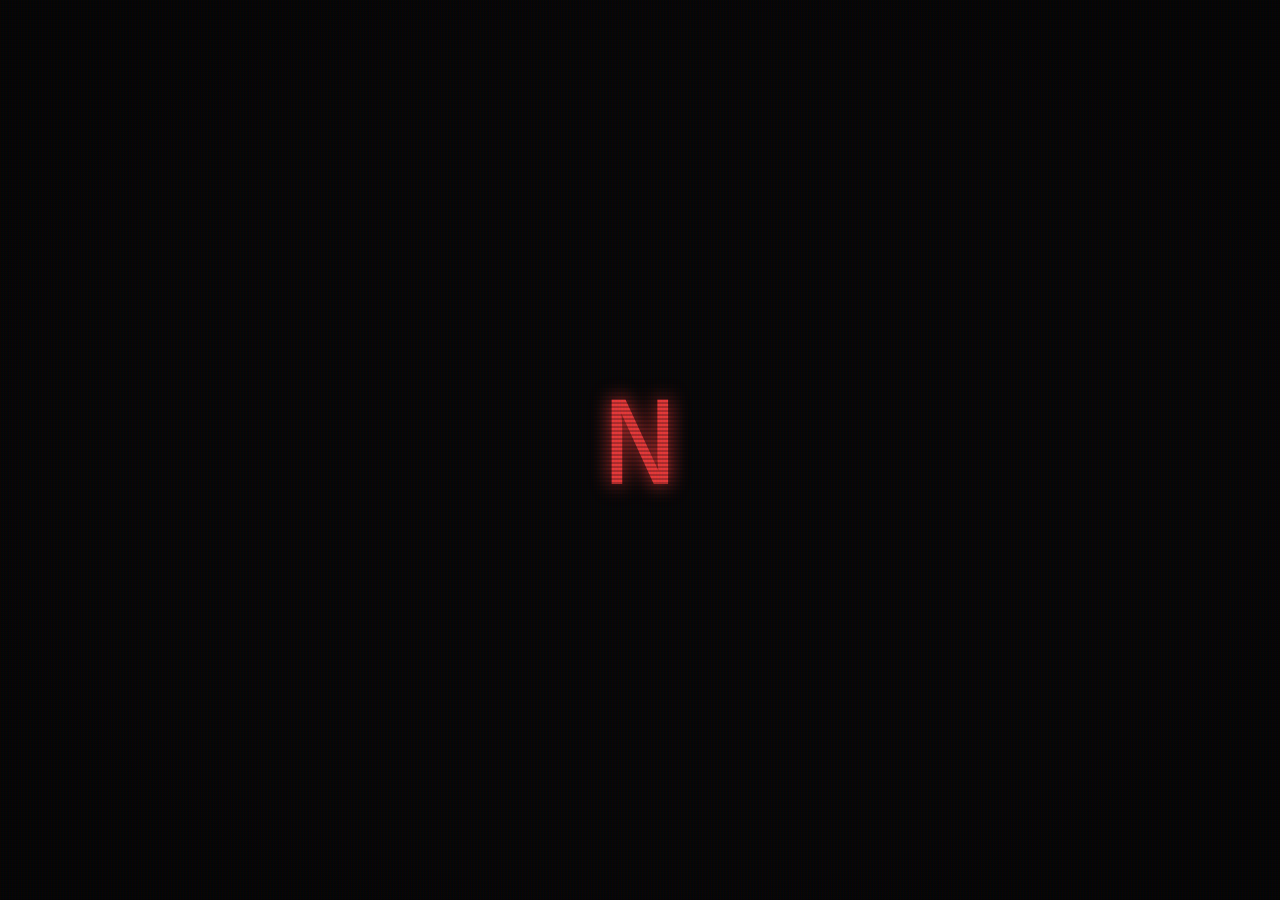
==== index.html @ 797b6e32 "feat: game of life in background\" ====
<!DOCTYPE html>
<html lang="en">

<head>
    <meta charset="UTF-8">
    <meta name="viewport" content="width=device-width, initial-scale=1.0">
    <title>Samip Regmi | [CORE_TERMINAL]</title>
    <link rel="stylesheet" href="./css/me.css">
    <link rel="stylesheet" href="./css/entrance.css">
    <link href="https://fonts.googleapis.com/css2?family=Special+Elite&display=swap" rel="stylesheet">
</head>

<body>
    <div class="noise"></div>
    <div class="scanlines"></div>
    <div class="crt-overlay"></div>

    <div id="entrance-splash">
        <div id="entrance-text"></div>
    </div>

    <div id="ascii-background"></div>
    <div id="data-stream"></div>
    <canvas id="game-of-life-canvas"></canvas>

    <div id="mini-terminal"></div>

    <div id="chaos-fragments"></div>

    <div class="container dashboard-container">
        <header class="glitch-header">
            <h1 class="glitch-complex" data-text="TIME101_CORE">
                <span>TIME101_CORE</span>
                <span>TIME101_CORE</span>
                <span>TIME101_CORE</span>
            </h1>
            <p class="hero-subtitle">Unauthorized access detected. Fragmenting system data...</p>
        </header>

        <div class="portal-container">
            <button id="archives-btn" class="portal-btn glitch" data-text="ENTER_ARCHIVES">
                ENTER_ARCHIVES
            </button>
            <p class="portal-hint">Access restricted memory fragments.</p>
        </div>

        <div id="portal-overlay"></div>

        <footer>
            <span class="glitch" data-text="[STATION_ID: TIME101]">[STATION_ID: TIME101]</span>
        </footer>
    </div>

    <script src="https://cdn.jsdelivr.net/npm/bootstrap@5.3.2/dist/js/bootstrap.bundle.min.js" defer></script>
    <script src="./js/entrance.js"></script>
    <script src="./js/game-of-life.js" defer></script>
    <script src="./js/ascii.js" defer></script>
    <script src="./js/data-stream.js" defer></script>
    <script src="./js/effects.js" defer></script>
    <script src="./js/chaos-fragments.js" defer></script>
    <script src="./js/terminal.js" defer></script>
    <script src="./js/gyro-physics.js" defer></script>
    <script src="./js/script.js" defer></script>
</body>

</html>
---- css/me.css ----
:root {
    --bg-color: #050505;
    --text-color: #e0e0e0;
    --accent-color: #ff3e3e;
    --glitch-color-1: #00f2ff;
    --glitch-color-2: #ff00ff;
    --dim-text: #999999;
    --font-main: 'Special Elite', cursive;
    --font-mono: 'Courier New', monospace;
}

* {
    box-sizing: border-box;
}

a {
    color: var(--accent-color);
    text-decoration: none;
    transition: all 0.3s;
}

a:hover {
    color: var(--text-color);
    text-shadow: 0 0 10px var(--accent-color);
}

html,
body {
    max-width: 100vw;
    overflow-x: hidden;
    margin: 0;
    padding: 0;
}

body {
    background-color: var(--bg-color);
    color: var(--text-color);
    font-family: var(--font-main);
    line-height: 1.4;
    position: relative;
    min-height: 100vh;
    animation: crt-vignette 0.15s infinite;
}

@keyframes crt-vignette {
    0% {
        opacity: 1;
    }

    50% {
        opacity: 0.98;
    }

    100% {
        opacity: 1;
    }
}

.crt-overlay {
    position: fixed;
    top: 0;
    left: 0;
    width: 100vw;
    height: 100vh;
    background: radial-gradient(rgba(18, 16, 16, 0) 50%, rgba(0, 0, 0, 0.25) 100%),
        linear-gradient(rgba(18, 16, 16, 0.1) 50%, rgba(0, 0, 0, 0.1) 50%),
        linear-gradient(90deg, rgba(255, 0, 0, 0.06), rgba(0, 255, 0, 0.02), rgba(0, 0, 255, 0.06));
    background-size: 100% 100%, 100% 2px, 3px 100%;
    pointer-events: none;
    z-index: 1002;
}

#game-of-life-canvas {
    position: fixed;
    top: 0;
    left: 0;
    width: 100vw;
    height: 100vh;
    pointer-events: none;
    z-index: -2;
    opacity: 0;
    transition: opacity 2s ease-in;
}

#game-of-life-canvas.visible {
    opacity: 1;
}

#ascii-background {
    position: fixed;
    top: 0;
    left: 0;
    width: 100vw;
    height: 100vh;
    color: rgba(255, 62, 62, 0.03);
    font-family: var(--font-mono);
    font-size: 10px;
    white-space: pre;
    pointer-events: none;
    z-index: -1;
    overflow: hidden;
    user-select: none;
    display: flex;
    flex-wrap: wrap;
}

.ascii-item {
    padding: 20px;
    animation: drift 60s infinite linear;
}

@keyframes drift {
    from {
        transform: translate(0, 0) rotate(0deg);
    }

    to {
        transform: translate(-100px, -100px) rotate(5deg);
    }
}

#data-stream {
    position: fixed;
    top: 0;
    left: 0;
    width: 100vw;
    height: 100vh;
    pointer-events: none;
    z-index: 1003;
    overflow: hidden;
}

.data-fragment {
    position: absolute;
    color: var(--accent-color);
    font-family: var(--font-mono);
    font-size: 0.7rem;
    white-space: nowrap;
    opacity: 0.3;
    animation: fragment-move 10s linear infinite;
}

@keyframes fragment-move {
    0% {
        transform: translateY(100vh);
        opacity: 0;
    }

    10% {
        opacity: 0.5;
    }

    90% {
        opacity: 0.5;
    }

    100% {
        transform: translateY(-100px);
        opacity: 0;
    }
}

.noise {
    position: fixed;
    top: 0;
    left: 0;
    width: 100vw;
    height: 100vh;
    background: url('https://upload.wikimedia.org/wikipedia/commons/7/70/Grainy_gradient.svg');
    opacity: 0.05;
    pointer-events: none;
    z-index: 1000;
}

.scanlines {
    position: fixed;
    top: 0;
    left: 0;
    width: 100vw;
    height: 100vh;
    background: linear-gradient(to bottom, rgba(18, 16, 16, 0) 50%, rgba(0, 0, 0, 0.25) 50%);
    background-size: 100% 4px;
    pointer-events: none;
    z-index: 1001;
}

.container { 
    max-width: 1000px; 
    margin: 0 auto; 
    padding: 40px 15px;
    position: relative; 
    z-index: 10; 
    width: 100%;
    min-height: 100vh;
    display: flex;
    flex-direction: column;
}

.dashboard-container {
    max-width: 1200px;
}
.glitch-complex {
    position: relative;
    text-align: center;
    margin-bottom: 30px;
    height: 1.2em;
}

.glitch-complex span {
    position: absolute;
    top: 0;
    left: 50%;
    transform: translateX(-50%);
    width: 100%;
    user-select: none;
}

.glitch-complex span:nth-child(1) {
    color: var(--accent-color);
    animation: glitch-schizo-main 4s infinite;
    z-index: 2;
}

.glitch-complex span:nth-child(2) {
    color: var(--glitch-color-1);
    animation: glitch-schizo-slice-1 2s infinite linear alternate-reverse;
    opacity: 0.6;
    z-index: 1;
}

.glitch-complex span:nth-child(3) {
    color: var(--glitch-color-2);
    animation: glitch-schizo-slice-2 3s infinite linear alternate-reverse;
    opacity: 0.6;
    z-index: 1;
}

@keyframes glitch-schizo-main {

    0%,
    100% {
        transform: translateX(-50%) skew(0deg);
    }

    2% {
        transform: translateX(-50%) skew(10deg);
        filter: blur(1px);
    }

    4% {
        transform: translateX(-50%) skew(-10deg);
    }

    6% {
        transform: translateX(-50%) skew(0deg);
        filter: none;
    }

    50% {
        transform: translateX(-50%) scaleY(1);
    }

    51% {
        transform: translateX(-50%) scaleY(1.1) skew(2deg);
    }

    52% {
        transform: translateX(-50%) scaleY(1);
    }
}

@keyframes glitch-schizo-slice-1 {
    0% {
        clip-path: inset(20% 0 50% 0);
        transform: translateX(-49%);
    }

    20% {
        clip-path: inset(80% 0 10% 0);
        transform: translateX(-51%);
    }

    40% {
        clip-path: inset(10% 0 80% 0);
        transform: translateX(-50%);
    }

    60% {
        clip-path: inset(50% 0 20% 0);
        transform: translateX(-49.5%);
    }

    80% {
        clip-path: inset(30% 0 60% 0);
        transform: translateX(-50.5%);
    }

    100% {
        clip-path: inset(0% 0 90% 0);
        transform: translateX(-50%);
    }
}

@keyframes glitch-schizo-slice-2 {
    0% {
        clip-path: inset(10% 0 80% 0);
        transform: translateX(-51%);
    }

    25% {
        clip-path: inset(60% 0 30% 0);
        transform: translateX(-49.5%);
    }

    50% {
        clip-path: inset(40% 0 40% 0);
        transform: translateX(-50.5%);
    }

    75% {
        clip-path: inset(80% 0 10% 0);
        transform: translateX(-49%);
    }

    100% {
        clip-path: inset(20% 0 50% 0);
        transform: translateX(-51%);
    }
}

#chaos-fragments {
    position: fixed;
    top: 0;
    left: 0;
    width: 100%;
    height: 100%;
    pointer-events: none;
    z-index: 1005;
}

.chaos-fragment {
    position: absolute;
    background: rgba(255, 62, 62, 0.1);
    border: 1px solid var(--accent-color);
    padding: 10px;
    font-family: var(--font-mono);
    color: var(--accent-color);
    font-size: 0.6rem;
    pointer-events: auto;
    cursor: crosshair;
    transition: all 0.1s;
}

.chaos-fragment:hover {
    background: var(--accent-color);
    color: #000;
    transform: scale(1.5) rotate(10deg);
}

#laser-scan {
    position: fixed;
    top: 0;
    left: 0;
    width: 2px;
    height: 100%;
    background: var(--accent-color);
    box-shadow: 0 0 15px var(--accent-color), 0 0 30px var(--accent-color);
    z-index: 1006;
    pointer-events: none;
    opacity: 0.5;
    animation: laser-sweep 8s infinite ease-in-out;
}

@keyframes laser-sweep {

    0%,
    100% {
        transform: translateX(0);
    }

    50% {
        transform: translateX(100vw);
    }
}

#mini-terminal {
    position: fixed;
    bottom: 80px;
    left: 20px;
    width: 200px;
    height: 150px;
    background: rgba(0, 0, 0, 0.8);
    border: 1px solid rgba(255, 62, 62, 0.2);
    padding: 10px;
    font-family: var(--font-mono);
    font-size: 0.6rem;
    color: var(--accent-color);
    overflow: hidden;
    z-index: 1007;
    pointer-events: none;
    display: flex;
    flex-direction: column;
    justify-content: flex-end;
}

@media (max-width: 768px) {

    #mini-terminal,
    #laser-scan,
    #data-stream,
    #chaos-fragments {
        display: none !important;
    }
}

.terminal-line {
    margin-bottom: 2px;
    white-space: nowrap;
}

.cursor-trail {
    position: fixed;
    pointer-events: none;
    z-index: 9999;
    font-family: var(--font-mono);
    font-size: 0.7rem;
    color: var(--accent-color);
    animation: trail-fade 0.5s forwards;
}

@keyframes trail-fade {
    0% {
        opacity: 0.8;
        transform: translate(0, 0) scale(1);
    }

    100% {
        opacity: 0;
        transform: translate(0, -20px) scale(0.5);
    }
}

.strobe-flash {
    animation: strobe-anim 0.1s steps(2) infinite;
}

@keyframes strobe-anim {
    0% {
        filter: invert(1) contrast(2) brightness(2);
        background-color: #fff;
    }

    100% {
        filter: none;
    }
}

h1,
h2,
h3,
h4 {
    text-transform: uppercase;
    letter-spacing: 2px;
}

h1 {
    font-size: clamp(2rem, 8vw, 4rem);
    margin: 0;
    color: var(--accent-color);
    text-align: center;
    font-weight: 700;
    text-shadow: 0 0 20px rgba(255, 62, 62, 0.3);
}

.hero-subtitle {
    font-family: var(--font-mono);
    color: var(--text-color);
    font-size: 0.9rem;
    margin-top: 10px;
    text-align: center;
    opacity: 0.9;
    text-transform: uppercase;
    letter-spacing: 1.5px;
    animation: subtitle-flicker 4s infinite;
    position: relative;
    text-shadow: 0 0 5px rgba(255, 255, 255, 0.1);
    max-width: 100%;
}

@keyframes subtitle-flicker {

    0%,
    100% {
        opacity: 0.9;
        transform: translateX(0);
    }

    33% {
        opacity: 0.6;
        transform: translateX(1px);
    }

    34% {
        opacity: 1;
        transform: translateX(-1px);
    }

    35% {
        opacity: 0.5;
    }

    36% {
        opacity: 0.9;
    }

    88% {
        opacity: 0.9;
        color: var(--text-color);
    }

    89% {
        opacity: 0.7;
        color: var(--accent-color);
    }

    90% {
        opacity: 0.9;
        color: var(--text-color);
    }
}

.hero-subtitle::before {
    content: '[SYSTEM_ERROR]';
    position: absolute;
    left: -120px;
    font-size: 0.6rem;
    color: var(--accent-color);
    animation: subtitle-glitch-side 4s infinite;
}

.hero-subtitle::after {
    content: '[REDACTED]';
    position: absolute;
    right: -100px;
    font-size: 0.6rem;
    color: var(--accent-color);
    animation: subtitle-glitch-side 5s infinite reverse;
}

@media (max-width: 1200px) {

    .hero-subtitle::before,
    .hero-subtitle::after {
        display: none;
    }
}

@keyframes subtitle-glitch-side {

    0%,
    100% {
        opacity: 0;
        transform: translateY(0);
    }

    50% {
        opacity: 0.5;
        transform: translateY(-5px);
    }

    51% {
        opacity: 0;
    }
}

.glitch {
    position: relative;
    display: inline-block;
}

.glitch::before,
.glitch::after {
    content: attr(data-text);
    position: absolute;
    top: 0;
    left: 0;
    width: 100%;
    height: 100%;
}

.glitch::before {
    left: 2px;
    text-shadow: -2px 0 var(--glitch-color-1);
    clip: rect(44px, 450px, 56px, 0);
    animation: glitch-anim 5s infinite linear alternate-reverse;
}

.glitch::after {
    left: -2px;
    text-shadow: -2px 0 var(--glitch-color-2);
    clip: rect(44px, 450px, 56px, 0);
    animation: glitch-anim2 5s infinite linear alternate-reverse;
}

@keyframes glitch-anim {
    0% {
        clip: rect(31px, 9999px, 94px, 0);
    }

    100% {
        clip: rect(84px, 9999px, 100px, 0);
    }
}

@keyframes glitch-anim2 {
    0% {
        clip: rect(65px, 9999px, 100px, 0);
    }

    100% {
        clip: rect(67px, 9999px, 53px, 0);
    }
}

.glitch-nav {
    margin-bottom: 40px;
    text-align: left;
}

.glitch-nav a {
    color: var(--accent-color);
    text-decoration: none;
    font-size: 1.1rem;
    position: relative;
    font-family: var(--font-mono);
}

.glitch-nav a:hover {
    color: var(--text-color);
    text-shadow: 0 0 10px var(--accent-color);
}

.schizo-grid {
    display: grid;
    grid-template-columns: repeat(auto-fit, minmax(280px, 1fr));
    gap: 20px;
    margin-bottom: 50px;
}

.grid-item {
    background: rgba(255, 62, 62, 0.02);
    border: 1px solid rgba(255, 62, 62, 0.1);
    padding: 20px;
    position: relative;
    overflow: hidden;
    transition: all 0.3s;
}

.grid-item:hover {
    border-color: var(--accent-color);
    background: rgba(255, 62, 62, 0.05);
    box-shadow: inset 0 0 15px rgba(255, 62, 62, 0.1);
}

.grid-item::before {
    content: '';
    position: absolute;
    top: 0;
    left: 0;
    width: 2px;
    height: 10px;
    background: var(--accent-color);
}

.box-title {
    font-family: var(--font-mono);
    font-size: 0.8rem;
    color: var(--accent-color);
    margin-bottom: 15px;
    letter-spacing: 2px;
    border-bottom: 1px solid rgba(255, 62, 62, 0.2);
    padding-bottom: 5px;
}

.stat-line,
.box-text,
.alert-line {
    font-family: var(--font-mono);
    font-size: 0.85rem;
    margin-bottom: 8px;
    color: var(--text-color);
}

.label {
    color: var(--dim-text);
    margin-right: 10px;
}

.val {
    color: var(--glitch-color-1);
}

.flicker {
    animation: flicker-anim 0.5s infinite;
}

@keyframes flicker-anim {
    0% {
        opacity: 1;
    }

    50% {
        opacity: 0.5;
    }

    100% {
        opacity: 1;
    }
}

.alert-line {
    color: var(--accent-color);
    font-size: 0.75rem;
}

.portal-container {
    display: flex;
    flex-direction: column;
    align-items: center;
    margin: 60px 0;
    text-align: center;
}

.portal-btn {
    background: transparent;
    border: 2px solid var(--accent-color);
    color: var(--accent-color);
    padding: 25px 50px;
    font-family: var(--font-main);
    font-size: clamp(1.2rem, 5vw, 1.8rem);
    cursor: pointer;
    position: relative;
    transition: all 0.3s;
    text-transform: uppercase;
    letter-spacing: 5px;
    box-shadow: 0 0 20px rgba(255, 62, 62, 0.2);
    width: 100%;
    max-width: 400px;
}

.portal-btn:hover {
    background: var(--accent-color);
    color: #000;
    box-shadow: 0 0 50px var(--accent-color);
    transform: translateY(-5px);
}

.portal-hint {
    margin-top: 15px;
    font-family: var(--font-mono);
    color: var(--dim-text);
    font-size: 0.8rem;
    letter-spacing: 1px;
}

#portal-overlay {
    position: fixed;
    top: 0;
    left: 0;
    width: 100%;
    height: 100%;
    background: radial-gradient(circle, transparent 0%, #000 100%);
    z-index: 9999;
    pointer-events: none;
    opacity: 0;
    transition: opacity 1s, transform 1s;
    transform: scale(2);
    display: flex;
    align-items: center;
    justify-content: center;
}

#portal-overlay.active {
    opacity: 1;
    transform: scale(1);
    background: #fff;
}

.terminal-window,
.terminal-header,
.terminal-controls,
.control,
.terminal-title,
#terminal-container,
#terminal-input-line {
    display: none;
}

.prompt .user {
    color: var(--accent-color);
    font-weight: bold;
}

.prompt .dir {
    color: var(--glitch-color-1);
}

.cmd-text {
    color: var(--glitch-color-2);
}

#command {
    background: transparent;
    border: none;
    color: var(--text-color);
    font-family: var(--font-mono);
    font-size: 14px;
    flex: 1;
    margin-left: 10px;
    outline: none;
    caret-color: var(--accent-color);
}

#command:focus {
    text-shadow: 0 0 5px var(--accent-color);
}

.life-progress-container {
    margin-bottom: 40px;
    background: rgba(0, 0, 0, 0.5);
    border: 1px solid rgba(255, 62, 62, 0.2);
    padding: 20px;
    border-radius: 4px;
    box-shadow: 0 0 20px rgba(0, 0, 0, 0.5);
}

.life-label {
    display: flex;
    justify-content: space-between;
    margin-bottom: 10px;
    font-family: var(--font-mono);
    font-size: 0.9rem;
}

.label-text {
    color: var(--accent-color);
    font-weight: bold;
}

#life-percentage {
    color: var(--glitch-color-1);
    letter-spacing: 1px;
}

.schizo-monitor {
    width: 100%;
    height: 30px;
    background: #050505;
    border: 1px solid rgba(255, 62, 62, 0.3);
    position: relative;
    overflow: hidden;
    box-shadow: inset 0 0 10px #000;
}

.pulse-line {
    position: absolute;
    top: 0;
    left: -100%;
    width: 100%;
    height: 100%;
    background: linear-gradient(90deg,
            transparent 0%,
            rgba(255, 62, 62, 0) 40%,
            var(--accent-color) 50%,
            rgba(255, 62, 62, 0) 60%,
            transparent 100%);
    animation: heartbeat 2s infinite linear;
}

@keyframes heartbeat {
    0% {
        left: -100%;
    }

    100% {
        left: 100%;
    }
}

.decay-overlay {
    position: absolute;
    top: 0;
    left: 0;
    width: 100%;
    height: 100%;
    display: flex;
    flex-wrap: wrap;
    opacity: 0.4;
}

.decay-bit {
    width: 4px;
    height: 100%;
    background: var(--accent-color);
    margin-right: 2px;
    opacity: 0;
}

.decay-bit.active {
    opacity: 1;
}

.life-stats {
    display: flex;
    justify-content: space-between;
    margin-top: 10px;
    font-family: var(--font-mono);
    font-size: 0.75rem;
    color: var(--dim-text);
}

#life-age {
    color: var(--text-color);
}

#life-status {
    color: var(--accent-color);
    text-shadow: 0 0 5px rgba(255, 62, 62, 0.3);
}

.dashboard-grid {
    display: grid;
    grid-template-columns: 1fr;
    gap: 30px;
    margin-top: 20px;
    align-items: start;
}

.directory-grid {
    display: grid;
    grid-template-columns: repeat(auto-fit, minmax(260px, 1fr));
    gap: 20px;
    margin-top: 40px;
}

.dir-item {
    border: 1px solid var(--dim-text);
    padding: 25px;
    text-decoration: none;
    color: var(--text-color);
    transition: all 0.3s;
    position: relative;
    overflow: hidden;
    min-height: 150px;
}

.dir-item:hover {
    border-color: var(--accent-color);
    background: rgba(255, 62, 62, 0.05);
    transform: scale(1.02);
}

.dir-num {
    position: absolute;
    top: 10px;
    right: 10px;
    font-family: var(--font-mono);
    font-size: 0.7rem;
    color: var(--dim-text);
}

.dir-item .glitch {
    font-size: 1.3rem;
    margin-bottom: 5px;
    display: block;
}

.dir-desc {
    font-size: 0.85rem;
    color: var(--dim-text);
    display: block;
    font-family: var(--font-mono);
}

.chaos-section {
    margin-bottom: 60px;
    padding: 15px;
}

h2 {
    font-size: 1.3rem;
    color: var(--accent-color);
    border-bottom: 2px solid var(--accent-color);
    display: inline-block;
    margin-bottom: 20px;
}

h3 {
    font-family: var(--font-mono);
    font-size: 0.9rem;
    color: var(--dim-text);
    margin-bottom: 15px;
}

.chaos-grid {
    display: grid;
    grid-template-columns: repeat(auto-fit, minmax(300px, 1fr));
    gap: 30px;
}

.work-item {
    margin-bottom: 30px;
    border-left: 3px solid var(--dim-text);
    padding-left: 15px;
}

.story-item {
    border-left-color: var(--accent-color);
    border-bottom: 1px solid rgba(255, 62, 62, 0.1);
    padding-bottom: 20px;
}

.work-item h4 {
    margin: 0 0 10px 0;
    font-size: 1rem;
}

.work-item p {
    color: var(--text-color);
    white-space: pre-wrap;
    font-size: 0.9rem;
}

.drawing-grid {
    display: grid;
    grid-template-columns: repeat(auto-fill, minmax(200px, 1fr));
    gap: 15px;
    margin-top: 20px;
}

.chaos-img {
    width: 100%;
    height: auto;
    border: 1px solid var(--dim-text);
    filter: grayscale(0.8) contrast(1.5) brightness(0.8);
    transition: all 0.2s cubic-bezier(0.175, 0.885, 0.32, 1.275);
    cursor: crosshair;
    display: block;
}

.chaos-img:hover {
    filter: grayscale(0) contrast(1) brightness(1);
    transform: scale(1.1) rotate(0deg) !important;
    border-color: var(--accent-color);
    box-shadow: 0 0 20px var(--accent-color), 5px 5px var(--glitch-color-1), -5px -5px var(--glitch-color-2);
    z-index: 100;
}

.cv-layout {
    display: flex;
    flex-direction: column;
    gap: 30px;
}

.cv-block {
    margin-bottom: 10px;
}

.cv-block h2 {
    margin-bottom: 15px;
    font-size: 1.2rem;
    border-bottom: 1px solid var(--accent-color);
    display: inline-block;
}

.cv-block .work-item h4 {
    color: var(--accent-color);
    margin: 10px 0 5px 0;
    font-size: 1.1rem;
    text-shadow: 2px 2px rgba(255, 62, 62, 0.2);
}

.cv-block ul {
    margin: 5px 0;
    padding-left: 20px;
    list-style-type: square;
}

.cv-block li {
    margin-bottom: 4px;
    font-family: var(--font-mono);
    font-size: 0.9rem;
    color: var(--text-color);
}

.cv-block p {
    margin: 5px 0;
    font-size: 0.9rem;
}

.schizo-hr {
    border: none;
    border-top: 1px solid rgba(255, 62, 62, 0.1);
    margin: 20px 0;
    position: relative;
}

.schizo-hr::after {
    content: '[FRAGMENT_BREAK]';
    position: absolute;
    top: -10px;
    left: 50%;
    transform: translateX(-50%);
    background: var(--bg-color);
    padding: 0 10px;
    font-size: 0.6rem;
    color: var(--dim-text);
    font-family: var(--font-mono);
}

footer {
    margin-top: auto;
    padding: 30px 0;
    border-top: 1px solid var(--dim-text);
    text-align: center;
    color: var(--dim-text);
    font-size: 0.75rem;
}

@media (max-width: 1024px) {
    .dashboard-grid {
        gap: 15px;
    }

    .terminal-window {
        margin: 10px 0;
    }

    #terminal-container {
        height: 400px;
    }

    .directory-grid {
        grid-template-columns: repeat(auto-fit, minmax(250px, 1fr));
        gap: 20px;
    }
}

@media (max-width: 768px) {
    .container {
        padding: 30px 15px;
    }

    h1 {
        font-size: 2.2rem;
    }

    .hero-subtitle {
        font-size: 0.85rem;
    }

    #terminal-container {
        height: 350px;
        font-size: 13px;
        padding: 15px;
    }

    #command {
        font-size: 13px;
    }

    .terminal-title {
        font-size: 0.7rem;
    }

    .life-progress-container {
        padding: 15px;
        margin-bottom: 30px;
    }

    .directory-grid {
        grid-template-columns: repeat(auto-fit, minmax(220px, 1fr));
        gap: 15px;
    }

    .dir-item {
        padding: 20px;
        font-size: 0.95rem;
    }
}

@media (max-width: 500px) {
    .container {
        padding: 20px 10px;
    }

    h1 {
        font-size: 1.8rem;
        letter-spacing: 1px;
    }

    .hero-subtitle {
        font-size: 0.75rem;
    }

    #terminal-container {
        height: 50vh;
        font-size: 12px;
        padding: 12px;
        max-height: 400px;
    }

    #command {
        font-size: 12px;
    }

    .terminal-title {
        font-size: 0.6rem;
    }

    .life-progress-container {
        padding: 12px;
        margin-bottom: 20px;
    }

    .life-label {
        font-size: 0.8rem;
    }

    .progress-bar-bg {
        height: 10px;
    }

    .life-stats {
        font-size: 0.65rem;
    }

    .terminal-window {
        margin: 10px 0;
    }

    .terminal-header {
        padding: 8px 12px;
    }

    .control {
        width: 10px;
        height: 10px;
    }

    .directory-grid {
        grid-template-columns: 1fr;
        gap: 15px;
    }

    .dir-item {
        padding: 20px;
        min-height: auto;
    }

    .dir-item .glitch {
        font-size: 1.1rem;
    }

    .chaos-grid {
        grid-template-columns: 1fr;
        gap: 20px;
    }

    .drawing-grid {
        grid-template-columns: repeat(auto-fill, minmax(150px, 1fr));
        gap: 12px;
    }
}
---- css/entrance.css ----
#entrance-splash {
    position: fixed;
    top: 0;
    left: 0;
    width: 100vw;
    height: 100vh;
    background-color: var(--bg-color);
    display: flex;
    justify-content: center;
    align-items: center;
    z-index: 900;
    font-family: var(--font-mono);
    color: var(--accent-color);
    font-size: clamp(3rem, 15vw, 8rem);
    transition: opacity 1s ease-out;
    text-align: center;
    padding: 20px;
}

#entrance-text {
    text-shadow: 0 0 20px var(--accent-color);
    animation: entrance-flicker 0.1s infinite alternate;
    word-break: break-all;
}

@keyframes entrance-flicker {
    0% {
        opacity: 0.8;
    }

    100% {
        opacity: 1;
    }
}

.dashboard-container,
#ascii-background,
#data-stream,
#mini-terminal,
#chaos-fragments {
    opacity: 0 !important;
    visibility: hidden !important;
    transition: opacity 1.5s ease-in !important;
}

.dashboard-container.visible,
#ascii-background.visible,
#data-stream.visible,
#mini-terminal.visible,
#chaos-fragments.visible {
    opacity: 1 !important;
    visibility: visible !important;
}

#ascii-background.visible {
    opacity: 0.03 !important;
}
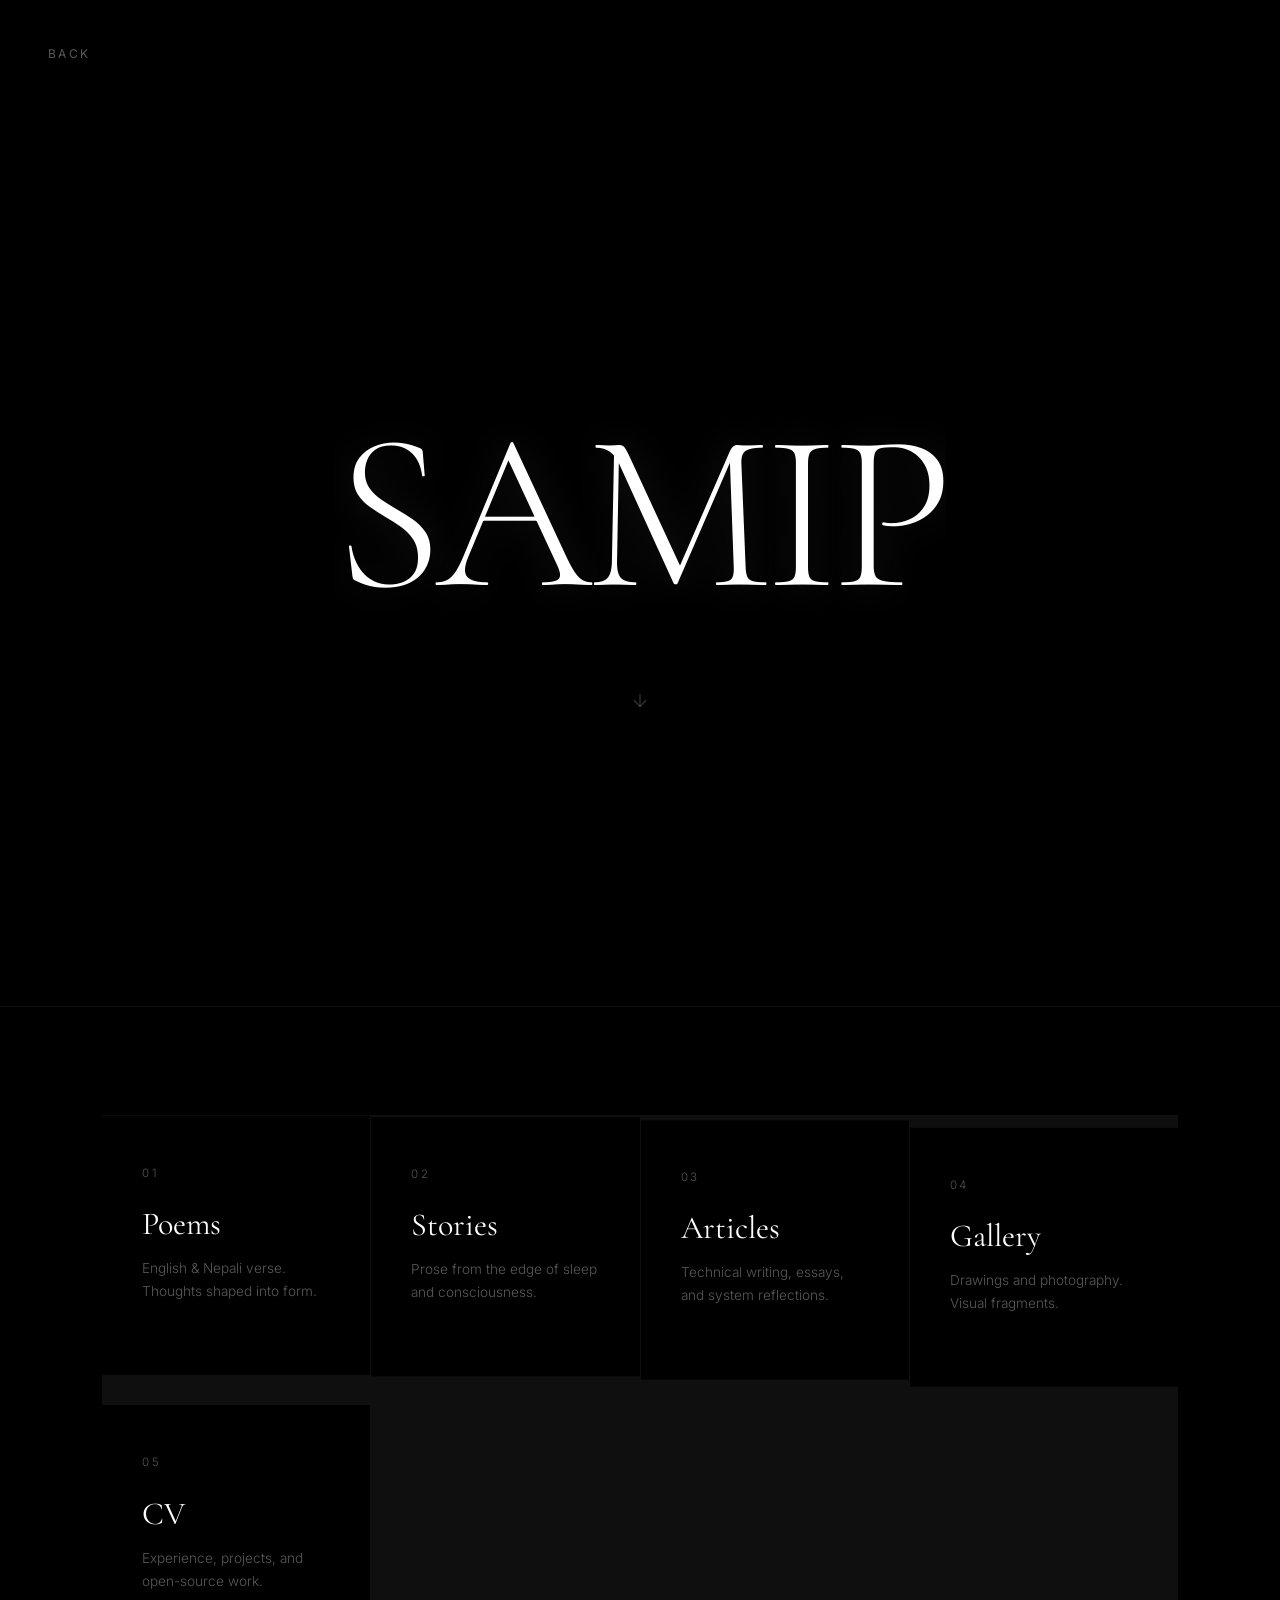
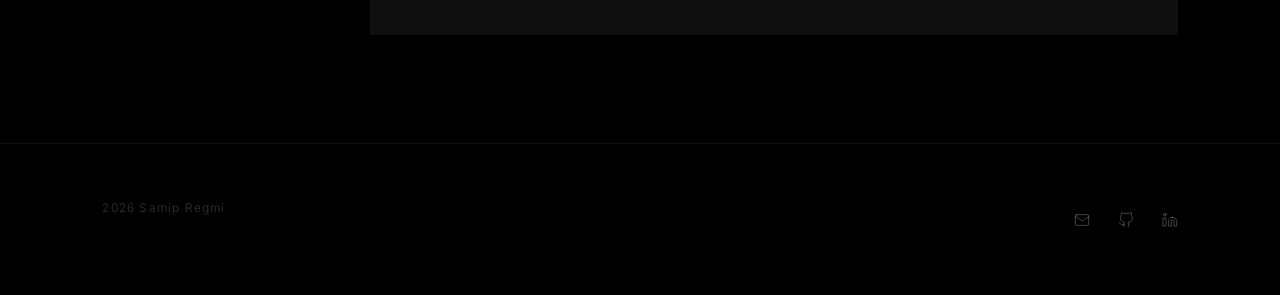
==== commit 3f30aed4: "feat: latest build added" ====
--- a/index.html
+++ b/index.html
@@ -1,66 +1,17 @@
-<!DOCTYPE html>
+<!doctype html>
 <html lang="en">
 
 <head>
-    <meta charset="UTF-8">
-    <meta name="viewport" content="width=device-width, initial-scale=1.0">
-    <title>Samip Regmi | [CORE_TERMINAL]</title>
-    <link rel="stylesheet" href="./css/me.css">
-    <link rel="stylesheet" href="./css/entrance.css">
-    <link href="https://fonts.googleapis.com/css2?family=Special+Elite&display=swap" rel="stylesheet">
+  <meta charset="UTF-8" />
+  <link rel="icon" type="image/png" href="/favicon.png" />
+  <meta name="viewport" content="width=device-width, initial-scale=1.0" />
+  <title>Samip Regmi</title>
+  <script type="module" crossorigin src="/assets/index-CwED1yhL.js"></script>
+  <link rel="stylesheet" crossorigin href="/assets/index-DSoo9Y9a.css">
 </head>
 
 <body>
-    <div class="noise"></div>
-    <div class="scanlines"></div>
-    <div class="crt-overlay"></div>
-
-    <div id="entrance-splash">
-        <div id="entrance-text"></div>
-    </div>
-
-    <div id="ascii-background"></div>
-    <div id="data-stream"></div>
-    <canvas id="game-of-life-canvas"></canvas>
-
-    <div id="mini-terminal"></div>
-
-    <div id="chaos-fragments"></div>
-
-    <div class="container dashboard-container">
-        <header class="glitch-header">
-            <h1 class="glitch-complex" data-text="TIME101_CORE">
-                <span>TIME101_CORE</span>
-                <span>TIME101_CORE</span>
-                <span>TIME101_CORE</span>
-            </h1>
-            <p class="hero-subtitle">Unauthorized access detected. Fragmenting system data...</p>
-        </header>
-
-        <div class="portal-container">
-            <button id="archives-btn" class="portal-btn glitch" data-text="ENTER_ARCHIVES">
-                ENTER_ARCHIVES
-            </button>
-            <p class="portal-hint">Access restricted memory fragments.</p>
-        </div>
-
-        <div id="portal-overlay"></div>
-
-        <footer>
-            <span class="glitch" data-text="[STATION_ID: TIME101]">[STATION_ID: TIME101]</span>
-        </footer>
-    </div>
-
-    <script src="https://cdn.jsdelivr.net/npm/bootstrap@5.3.2/dist/js/bootstrap.bundle.min.js" defer></script>
-    <script src="./js/entrance.js"></script>
-    <script src="./js/game-of-life.js" defer></script>
-    <script src="./js/ascii.js" defer></script>
-    <script src="./js/data-stream.js" defer></script>
-    <script src="./js/effects.js" defer></script>
-    <script src="./js/chaos-fragments.js" defer></script>
-    <script src="./js/terminal.js" defer></script>
-    <script src="./js/gyro-physics.js" defer></script>
-    <script src="./js/script.js" defer></script>
+  <div id="root"></div>
 </body>
 
 </html>
--- a/assets/index-DSoo9Y9a.css
+++ b/assets/index-DSoo9Y9a.css
@@ -0,0 +1 @@
+@import "https://fonts.googleapis.com/css2?family=Cormorant+Garamond:ital,wght@0,300;0,400;0,500;0,600;1,300;1,400;1,500&family=Inter:wght@300;400;500;700&family=Tiro+Devanagari+Hindi:ital@0;1&display=swap";:root{--bg-color:#000;--text-primary:#fff;--text-secondary:#555;--glow-color:#ffffff1a;--font-sans:"Inter", system-ui, sans-serif;--font-serif:"Cormorant Garamond", serif}*{box-sizing:border-box;margin:0;padding:0}html,body{background-color:var(--bg-color);color:var(--text-primary);font-family:var(--font-sans);-webkit-font-smoothing:antialiased;-moz-osx-font-smoothing:grayscale;font-size:16px;line-height:1.6;overflow-x:hidden}a{color:inherit;text-decoration:none;transition:opacity .3s}a:hover{opacity:.5}::selection{background:var(--text-primary);color:var(--bg-color)}.serif-text{font-family:var(--font-serif)}h1,h2,h3,h4,h5,h6{font-family:var(--font-serif);margin-bottom:1rem;font-weight:400;line-height:1.1}p{margin-bottom:1.5rem;font-weight:300}.glow-text{text-shadow:0 0 40px var(--glow-color)}.massive-text{letter-spacing:-.05em;text-transform:uppercase;margin:0;font-size:clamp(4rem,15vw,12rem);line-height:.85}.section-container{flex-direction:column;justify-content:center;width:100%;min-height:100vh;padding:10vh 5vw;display:flex;position:relative}.timeline-line{background:linear-gradient(#fff0,#fff3 20% 80%,#fff0);width:1px;position:absolute;top:0;bottom:0;left:5vw}@media (width<=768px){.section-container{padding:10vh 2rem}}.no-scrollbar::-webkit-scrollbar{display:none}.no-scrollbar{-ms-overflow-style:none;scrollbar-width:none}
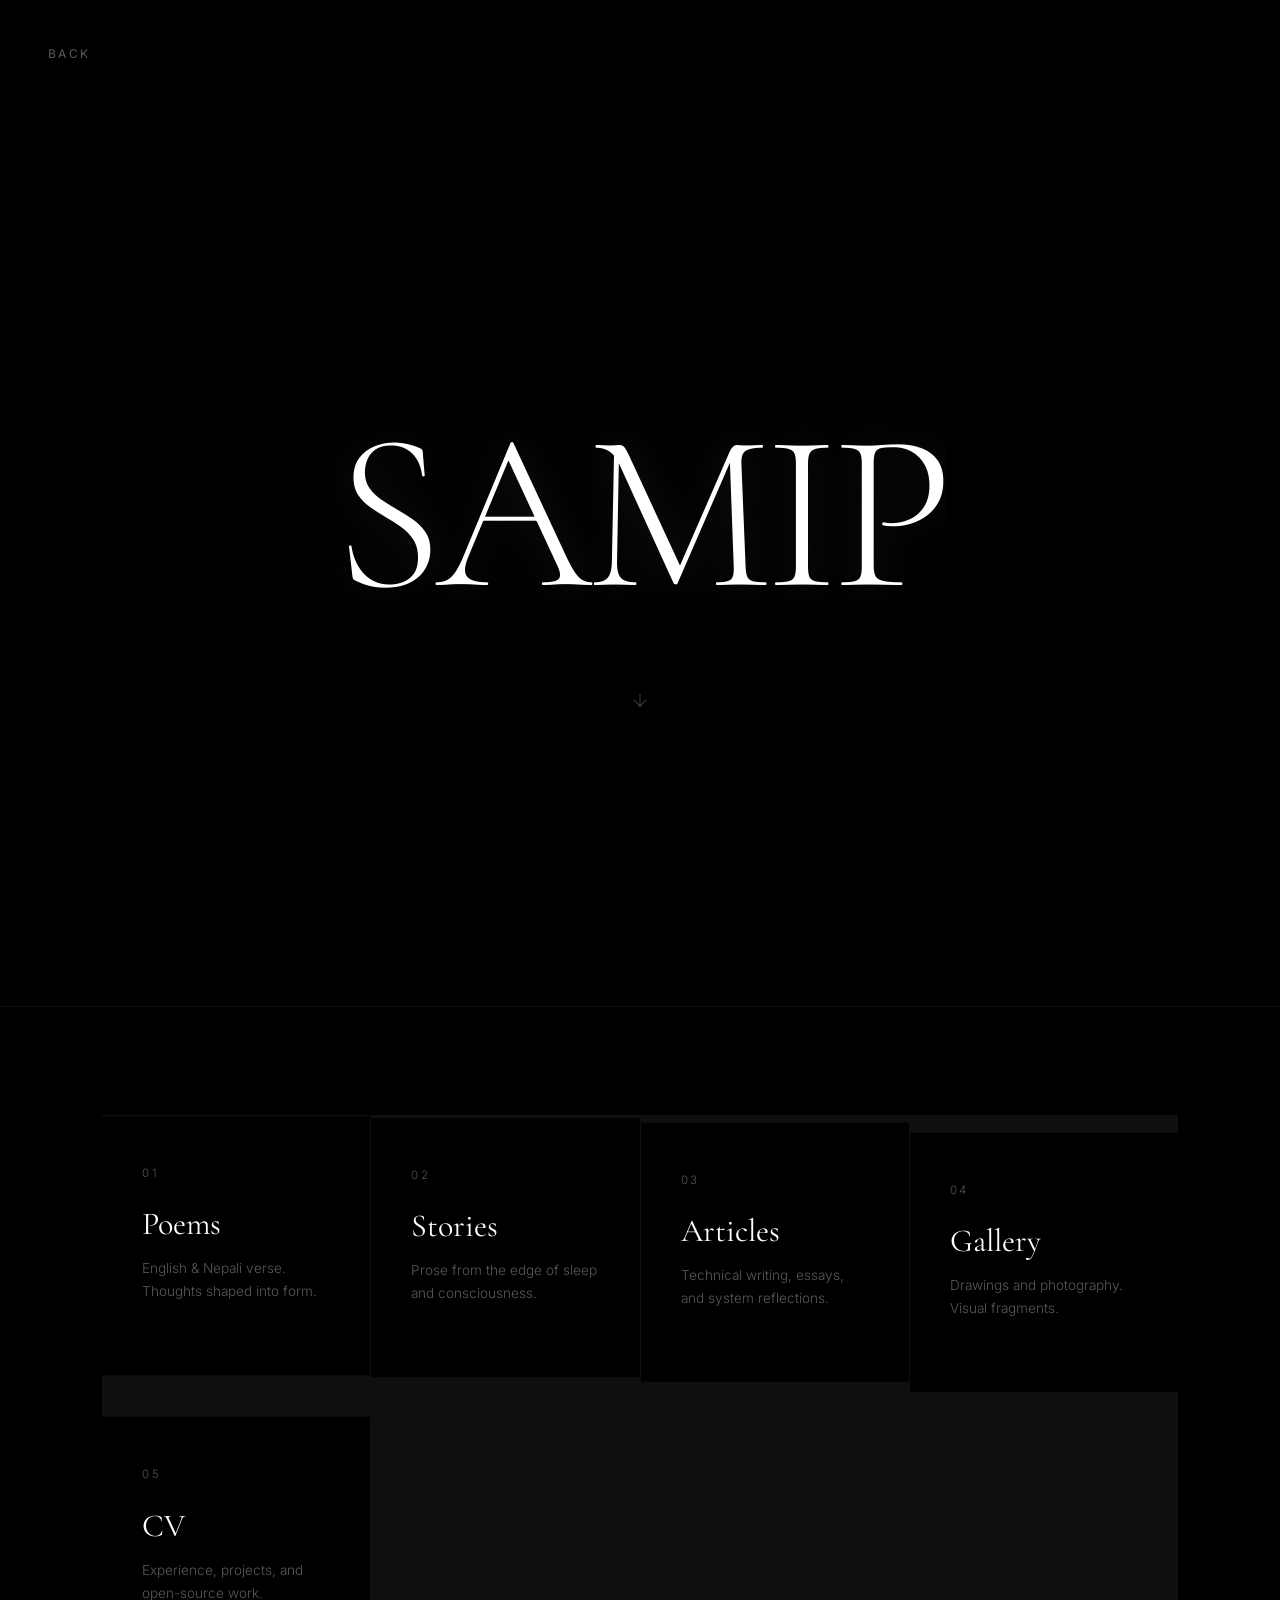
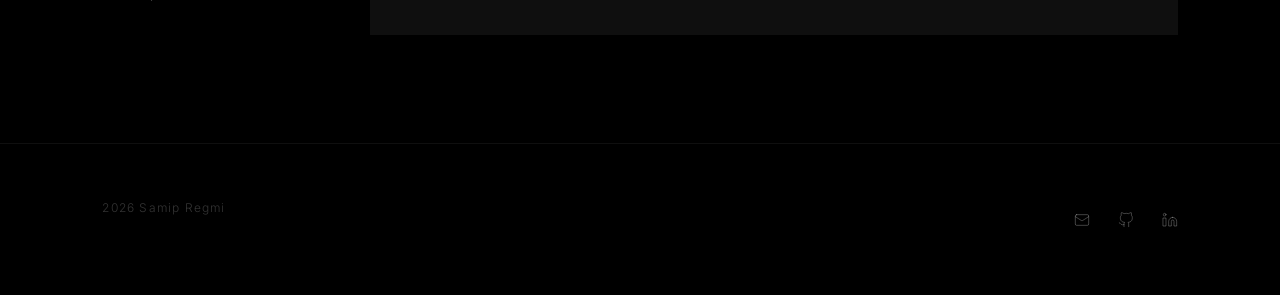
==== commit 443812dc: "feat: fixed order and typos" ====
--- a/index.html
+++ b/index.html
@@ -6,7 +6,7 @@
   <link rel="icon" type="image/png" href="/favicon.png" />
   <meta name="viewport" content="width=device-width, initial-scale=1.0" />
   <title>Samip Regmi</title>
-  <script type="module" crossorigin src="/assets/index-CwED1yhL.js"></script>
+  <script type="module" crossorigin src="/assets/index-BUVvnU-d.js"></script>
   <link rel="stylesheet" crossorigin href="/assets/index-DSoo9Y9a.css">
 </head>
 
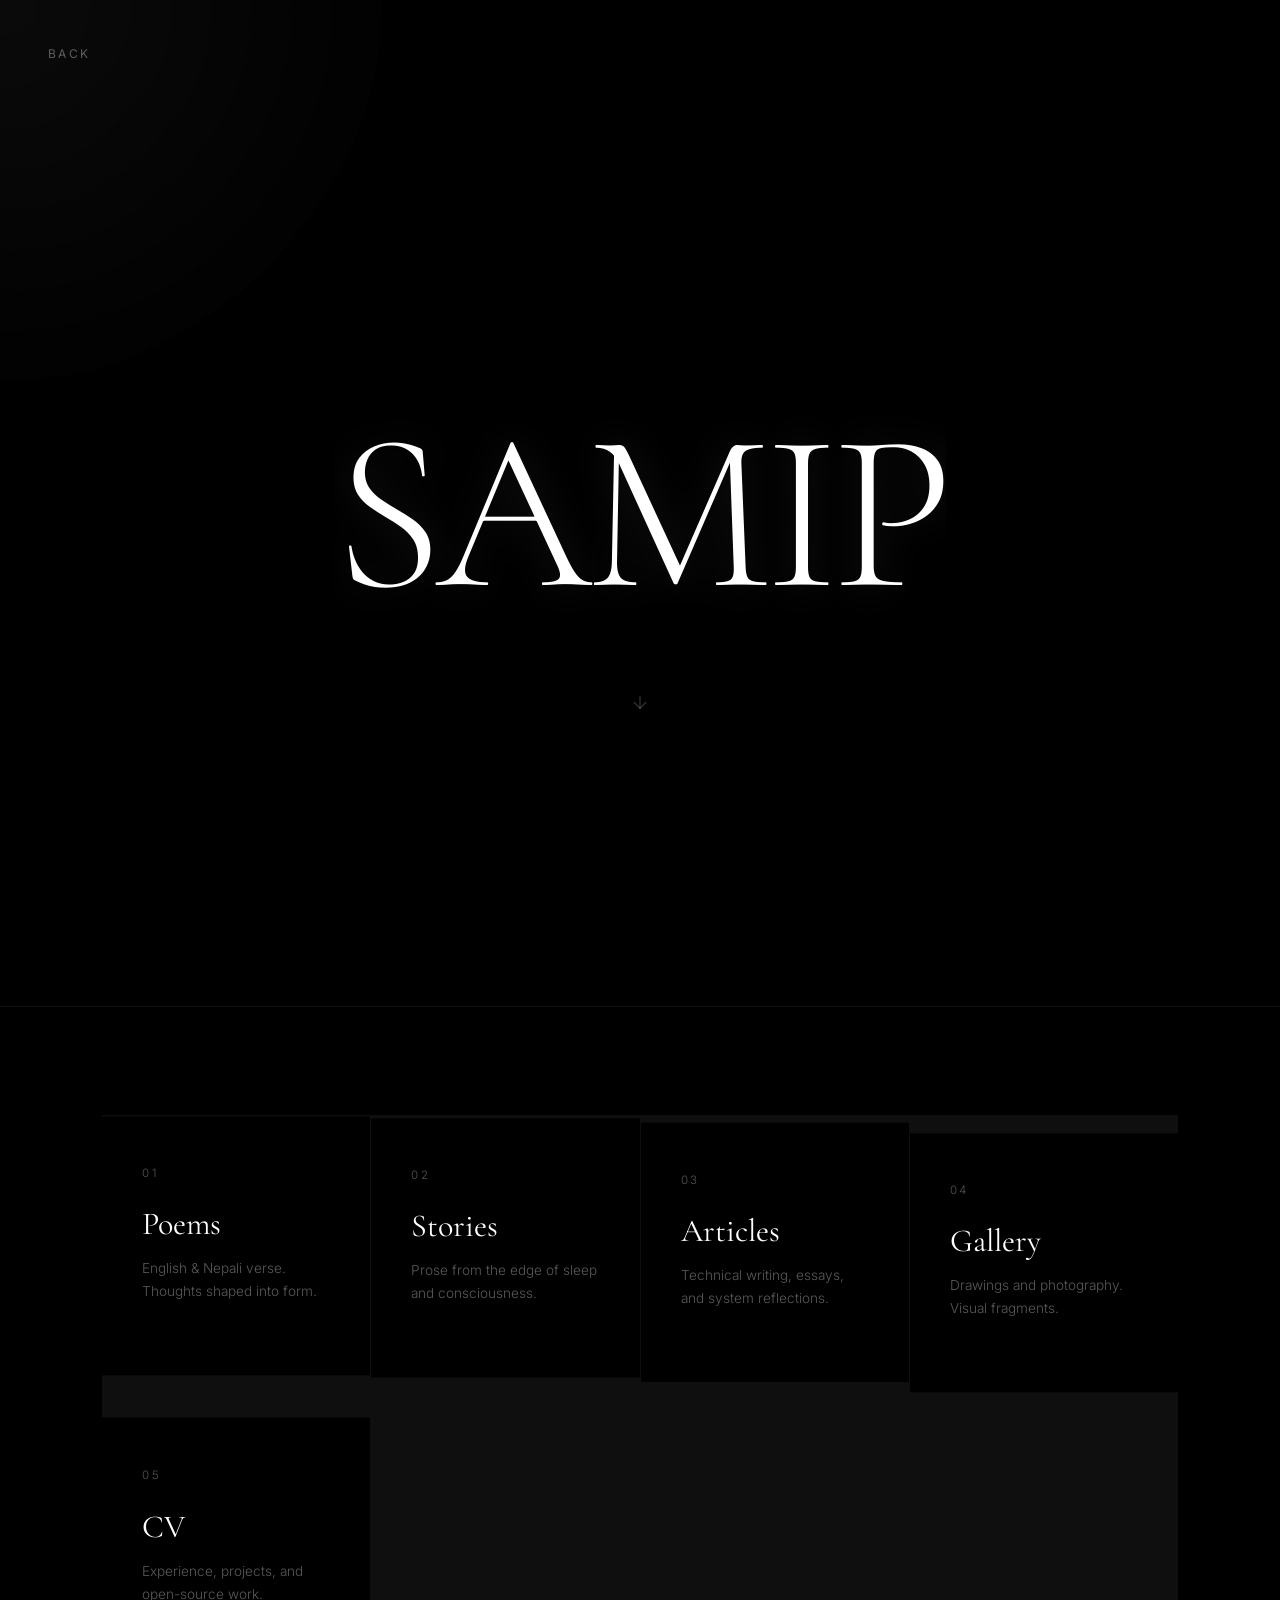
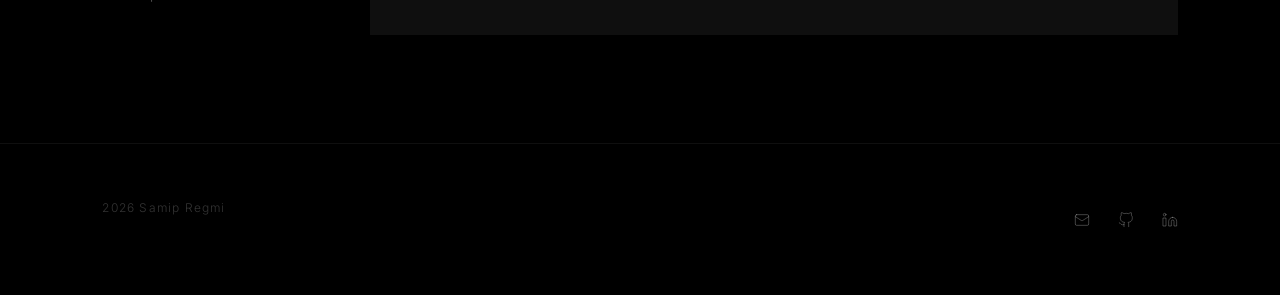
==== commit de7cbe2f: "feat: fixed vertical overflow, font size , and animation fixes" ====
--- a/index.html
+++ b/index.html
@@ -6,8 +6,8 @@
   <link rel="icon" type="image/png" href="/favicon.png" />
   <meta name="viewport" content="width=device-width, initial-scale=1.0" />
   <title>Samip Regmi</title>
-  <script type="module" crossorigin src="/assets/index-BUVvnU-d.js"></script>
-  <link rel="stylesheet" crossorigin href="/assets/index-DSoo9Y9a.css">
+  <script type="module" crossorigin src="/assets/index-KBDMsHn0.js"></script>
+  <link rel="stylesheet" crossorigin href="/assets/index-CI_JzI4U.css">
 </head>
 
 <body>
--- a/assets/index-CI_JzI4U.css
+++ b/assets/index-CI_JzI4U.css
@@ -0,0 +1 @@
+@import "https://fonts.googleapis.com/css2?family=Cormorant+Garamond:ital,wght@0,300;0,400;0,500;0,600;1,300;1,400;1,500&family=Inter:wght@300;400;500;700&family=Tiro+Devanagari+Hindi:ital@0;1&display=swap";:root{--bg-color:#000;--text-primary:#fff;--text-secondary:#555;--glow-color:#ffffff1a;--font-sans:"Inter", system-ui, sans-serif;--font-serif:"Cormorant Garamond", serif}*{box-sizing:border-box;margin:0;padding:0}html{height:auto;overflow-y:scroll}body{background-color:var(--bg-color);color:var(--text-primary);font-family:var(--font-sans);-webkit-font-smoothing:antialiased;-moz-osx-font-smoothing:grayscale;margin:0;font-size:16px;line-height:1.6;overflow:hidden}.lenis.lenis-smooth{scroll-behavior:auto!important}.lenis.lenis-smooth [data-lenis-prevent]{overscroll-behavior:contain}.lenis.lenis-stopped{overflow:hidden}.lenis.lenis-scrolling iframe{pointer-events:none}a{color:inherit;text-decoration:none;transition:opacity .3s}a:hover{opacity:.5}::selection{background:var(--text-primary);color:var(--bg-color)}.serif-text{font-family:var(--font-serif)}h1,h2,h3,h4,h5,h6{font-family:var(--font-serif);margin-bottom:1rem;font-weight:400;line-height:1.1}p{margin-bottom:1.5rem;font-weight:300}.glow-text{text-shadow:0 0 40px var(--glow-color)}.massive-text{letter-spacing:-.05em;text-transform:uppercase;margin:0;font-size:clamp(4rem,15vw,12rem);line-height:.85}.section-container{flex-direction:column;justify-content:center;width:100%;min-height:100vh;padding:10vh 5vw;display:flex;position:relative}.timeline-line{background:linear-gradient(#fff0,#fff3 20% 80%,#fff0);width:1px;position:absolute;top:0;bottom:0;left:5vw}@media (width<=768px){.section-container{padding:10vh 2rem}}.no-scrollbar::-webkit-scrollbar{display:none}.no-scrollbar{-ms-overflow-style:none;scrollbar-width:none}
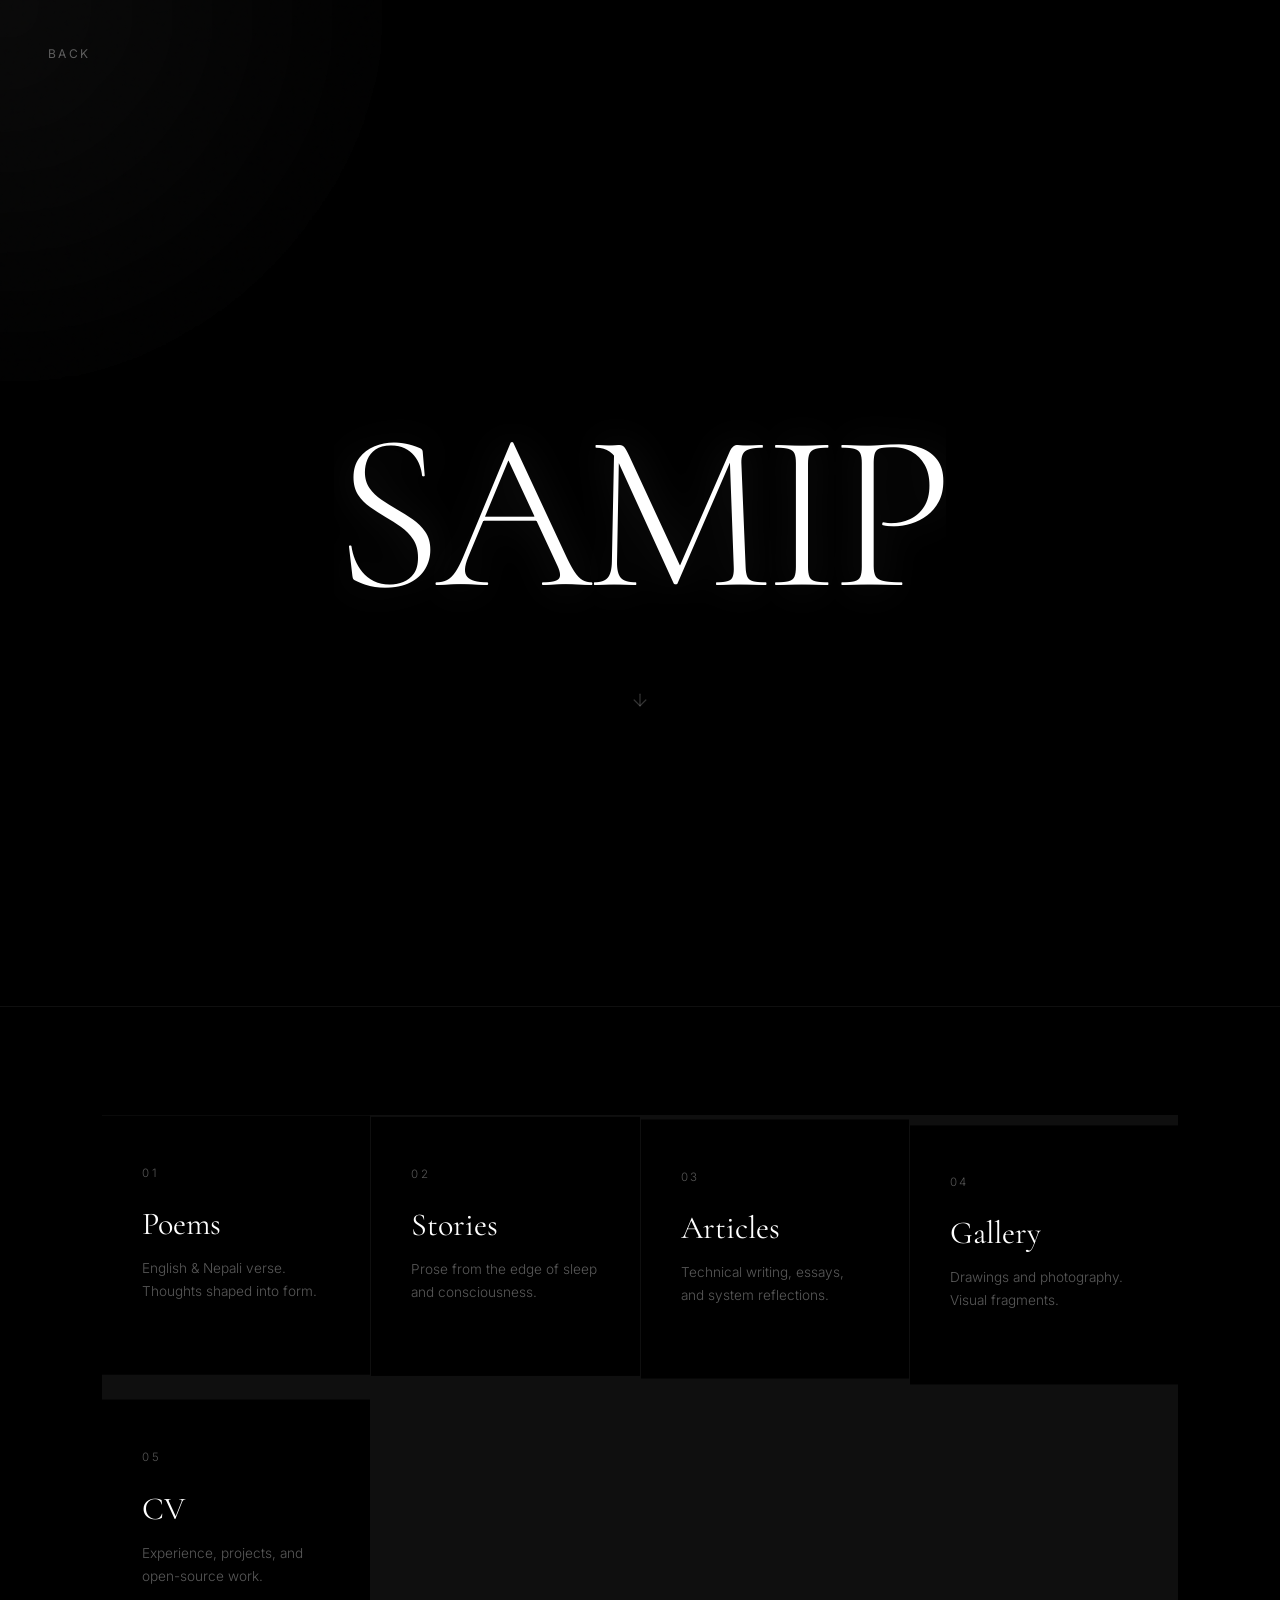
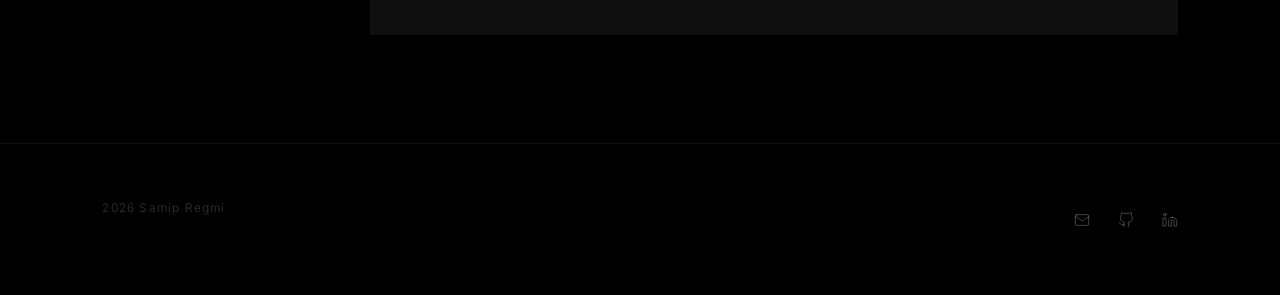
==== commit d2ac57f0: "feat: new articles and changes in site" ====
--- a/index.html
+++ b/index.html
@@ -6,7 +6,26 @@
   <link rel="icon" type="image/png" href="/favicon.png" />
   <meta name="viewport" content="width=device-width, initial-scale=1.0" />
   <title>Samip Regmi</title>
-  <script type="module" crossorigin src="/assets/index-KBDMsHn0.js"></script>
+  <script type="text/javascript">
+    // Single Page Apps for GitHub Pages
+    // MIT License
+    // https://github.com/rafgraph/spa-github-pages
+    // This script checks to see if a redirect is present in the query string,
+    // converts it back into the correct url and adds it to the
+    // browser's history using window.history.replaceState(...),
+    // which redirects the hotlink without redirecting the page.
+    (function(l) {
+      if (l.search[1] === '/' ) {
+        var decoded = l.search.slice(1).split('&').map(function(s) {
+          return s.replace(/~and~/g, '&')
+        }).join('?');
+        window.history.replaceState(null, null,
+            l.pathname.slice(0, -1) + decoded + l.hash
+        );
+      }
+    }(window.location))
+  </script>
+  <script type="module" crossorigin src="/assets/index-57jxVRu-.js"></script>
   <link rel="stylesheet" crossorigin href="/assets/index-CI_JzI4U.css">
 </head>
 
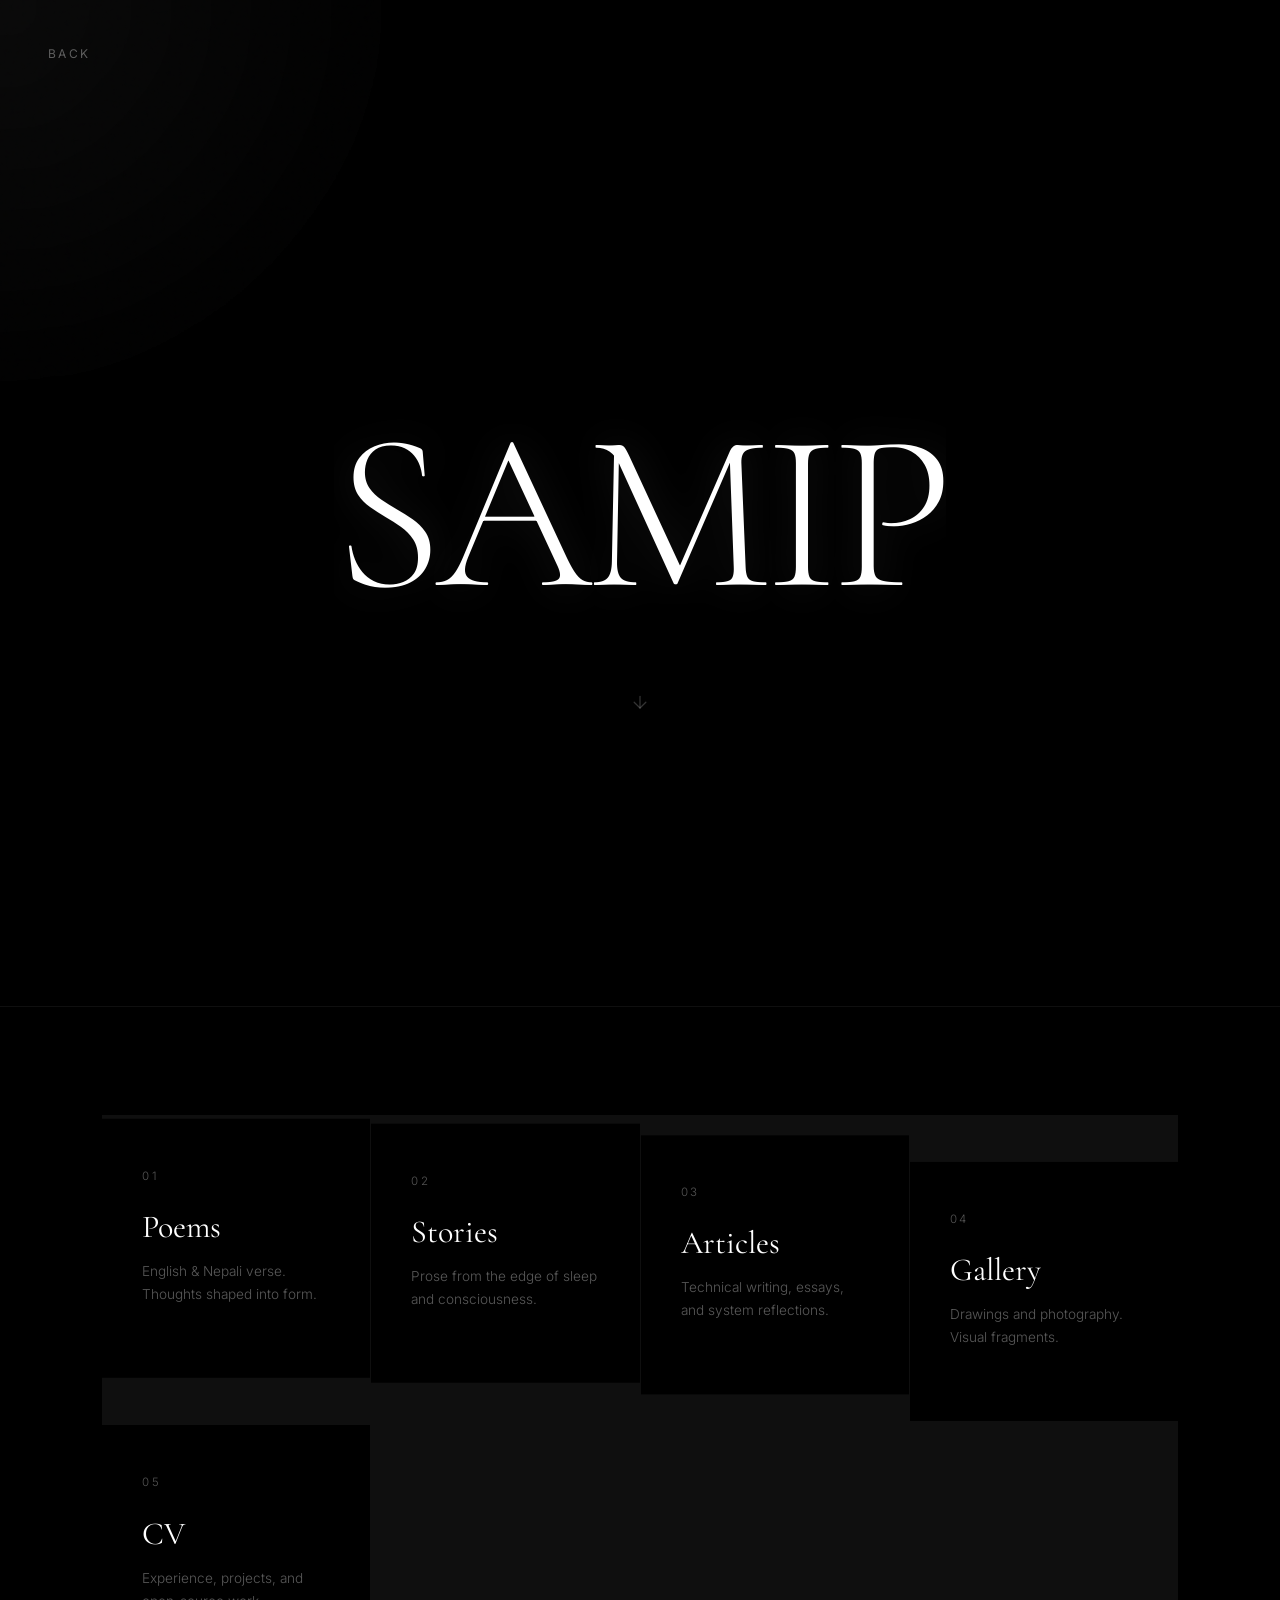
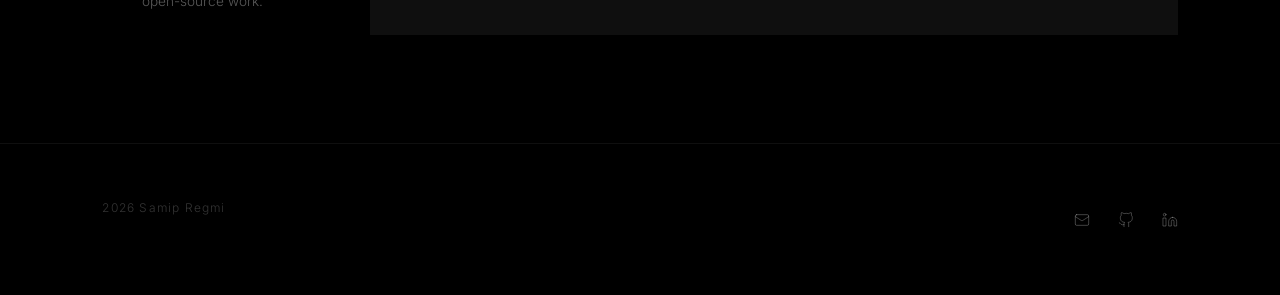
==== commit 32a992e5: "feat: new drawings" ====
--- a/index.html
+++ b/index.html
@@ -25,7 +25,7 @@
       }
     }(window.location))
   </script>
-  <script type="module" crossorigin src="/assets/index-57jxVRu-.js"></script>
+  <script type="module" crossorigin src="/assets/index-FaH7he7E.js"></script>
   <link rel="stylesheet" crossorigin href="/assets/index-CI_JzI4U.css">
 </head>
 
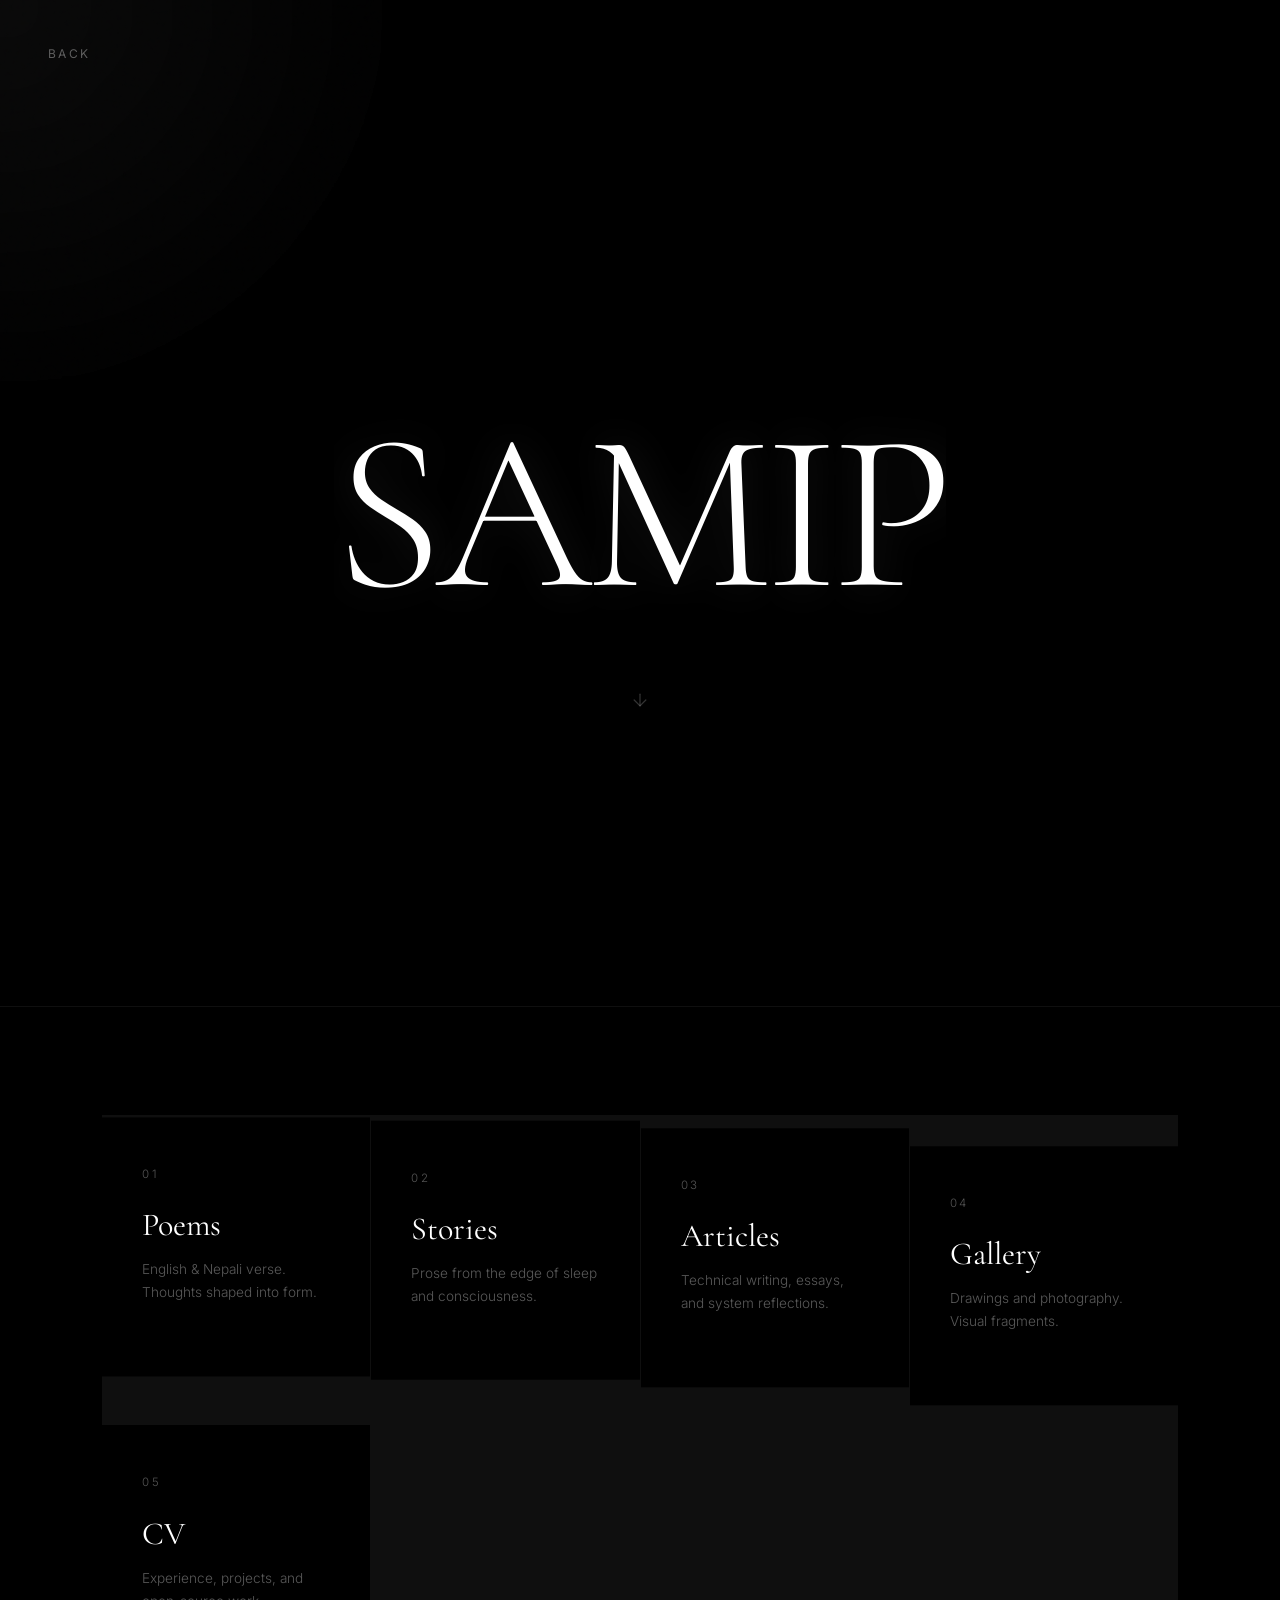
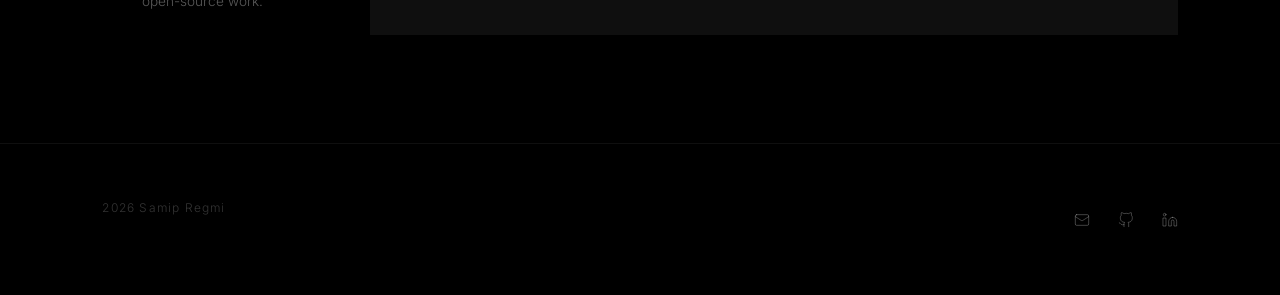
==== commit 640d48ad: "build: updated contents" ====
--- a/index.html
+++ b/index.html
@@ -5,6 +5,14 @@
   <meta charset="UTF-8" />
   <link rel="icon" type="image/png" href="/favicon.png" />
   <meta name="viewport" content="width=device-width, initial-scale=1.0" />
+  <meta name="google-site-verification" content="-c3y0NyLO5EmWLMR3pHaN5mJjBVy7q3t3lJE1LIPicY" />
+  <meta name="description" content="Portfolio of Samip Regmi, featuring projects, experience, awards, and skills." />
+  <meta name="keywords" content="Samip Regmi, Samip, Regmi, Portfolio, Developer, Software Engineer, Nepal, Backend, Systems Architect" />
+  <meta property="og:title" content="Samip Regmi" />
+  <meta property="og:description" content="Portfolio of Samip Regmi, Backend Developer & Systems Architect." />
+  <meta property="og:type" content="website" />
+  <meta property="og:url" content="https://samtime101.github.io/" />
+  <meta name="author" content="Samip Regmi" />
   <title>Samip Regmi</title>
   <script type="text/javascript">
     // Single Page Apps for GitHub Pages
@@ -25,7 +33,7 @@
       }
     }(window.location))
   </script>
-  <script type="module" crossorigin src="/assets/index-FaH7he7E.js"></script>
+  <script type="module" crossorigin src="/assets/index-BipbIAya.js"></script>
   <link rel="stylesheet" crossorigin href="/assets/index-CI_JzI4U.css">
 </head>
 
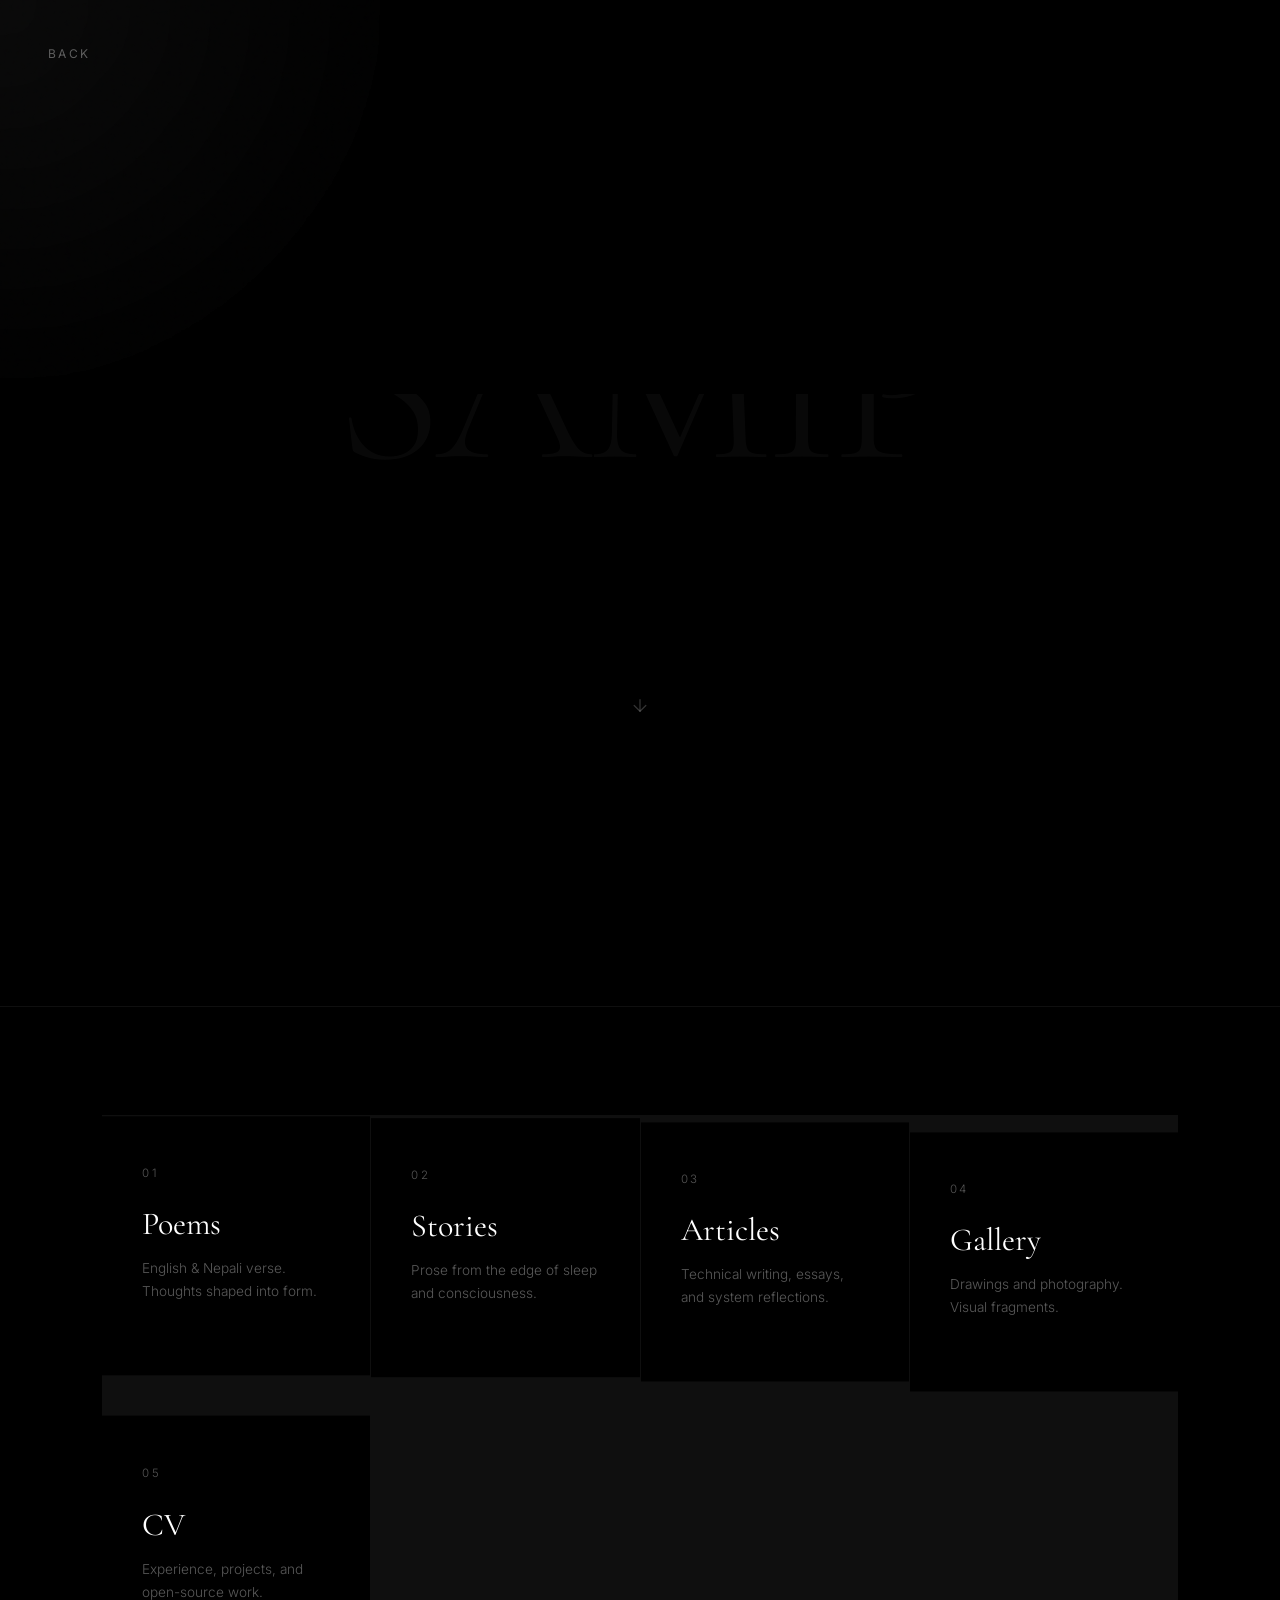
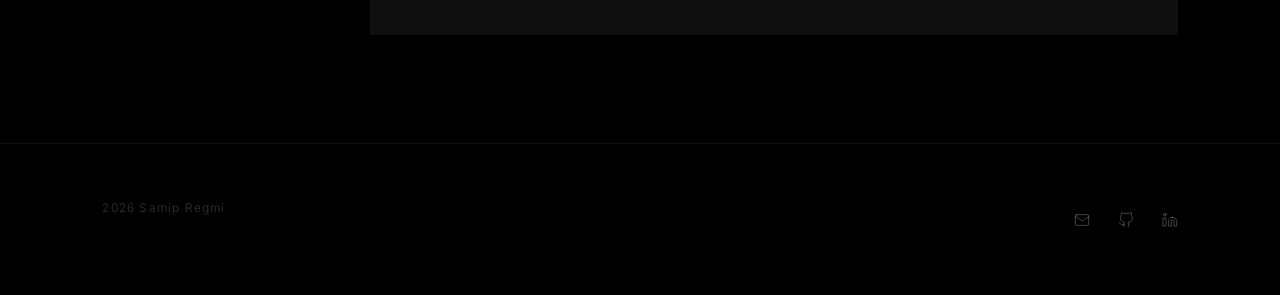
==== commit d1463fc5: "feat: sitemap" ====
--- a/index.html
+++ b/index.html
@@ -5,15 +5,31 @@
   <meta charset="UTF-8" />
   <link rel="icon" type="image/png" href="/favicon.png" />
   <meta name="viewport" content="width=device-width, initial-scale=1.0" />
+  <meta name="theme-color" content="#ffffff" />
   <meta name="google-site-verification" content="-c3y0NyLO5EmWLMR3pHaN5mJjBVy7q3t3lJE1LIPicY" />
-  <meta name="description" content="Portfolio of Samip Regmi, featuring projects, experience, awards, and skills." />
-  <meta name="keywords" content="Samip Regmi, Samip, Regmi, Portfolio, Developer, Software Engineer, Nepal, Backend, Systems Architect" />
-  <meta property="og:title" content="Samip Regmi" />
-  <meta property="og:description" content="Portfolio of Samip Regmi, Backend Developer & Systems Architect." />
+  
+  <!-- Primary Meta Tags -->
+  <title>Samip Regmi | Backend Developer & Systems Architect</title>
+  <meta name="title" content="Samip Regmi | Backend Developer & Systems Architect" />
+  <meta name="description" content="Portfolio of Samip Regmi, featuring projects, experience, awards, and skills. Backend Developer & Systems Architect." />
+  <meta name="keywords" content="Samip Regmi, Samip, Regmi, Portfolio, Developer, Software Engineer, Nepal, Backend, Systems Architect, Full Stack" />
+  <meta name="author" content="Samip Regmi" />
+  <meta name="robots" content="index, follow" />
+  <link rel="canonical" href="https://samtime101.github.io/" />
+
+  <!-- Open Graph / Facebook -->
   <meta property="og:type" content="website" />
   <meta property="og:url" content="https://samtime101.github.io/" />
-  <meta name="author" content="Samip Regmi" />
-  <title>Samip Regmi</title>
+  <meta property="og:title" content="Samip Regmi | Backend Developer & Systems Architect" />
+  <meta property="og:description" content="Portfolio of Samip Regmi, featuring projects, experience, awards, and skills." />
+  <meta property="og:image" content="https://samtime101.github.io/favicon.png" />
+
+  <!-- Twitter -->
+  <meta property="twitter:card" content="summary_large_image" />
+  <meta property="twitter:url" content="https://samtime101.github.io/" />
+  <meta property="twitter:title" content="Samip Regmi | Backend Developer & Systems Architect" />
+  <meta property="twitter:description" content="Portfolio of Samip Regmi, featuring projects, experience, awards, and skills." />
+  <meta property="twitter:image" content="https://samtime101.github.io/favicon.png" />
   <script type="text/javascript">
     // Single Page Apps for GitHub Pages
     // MIT License
